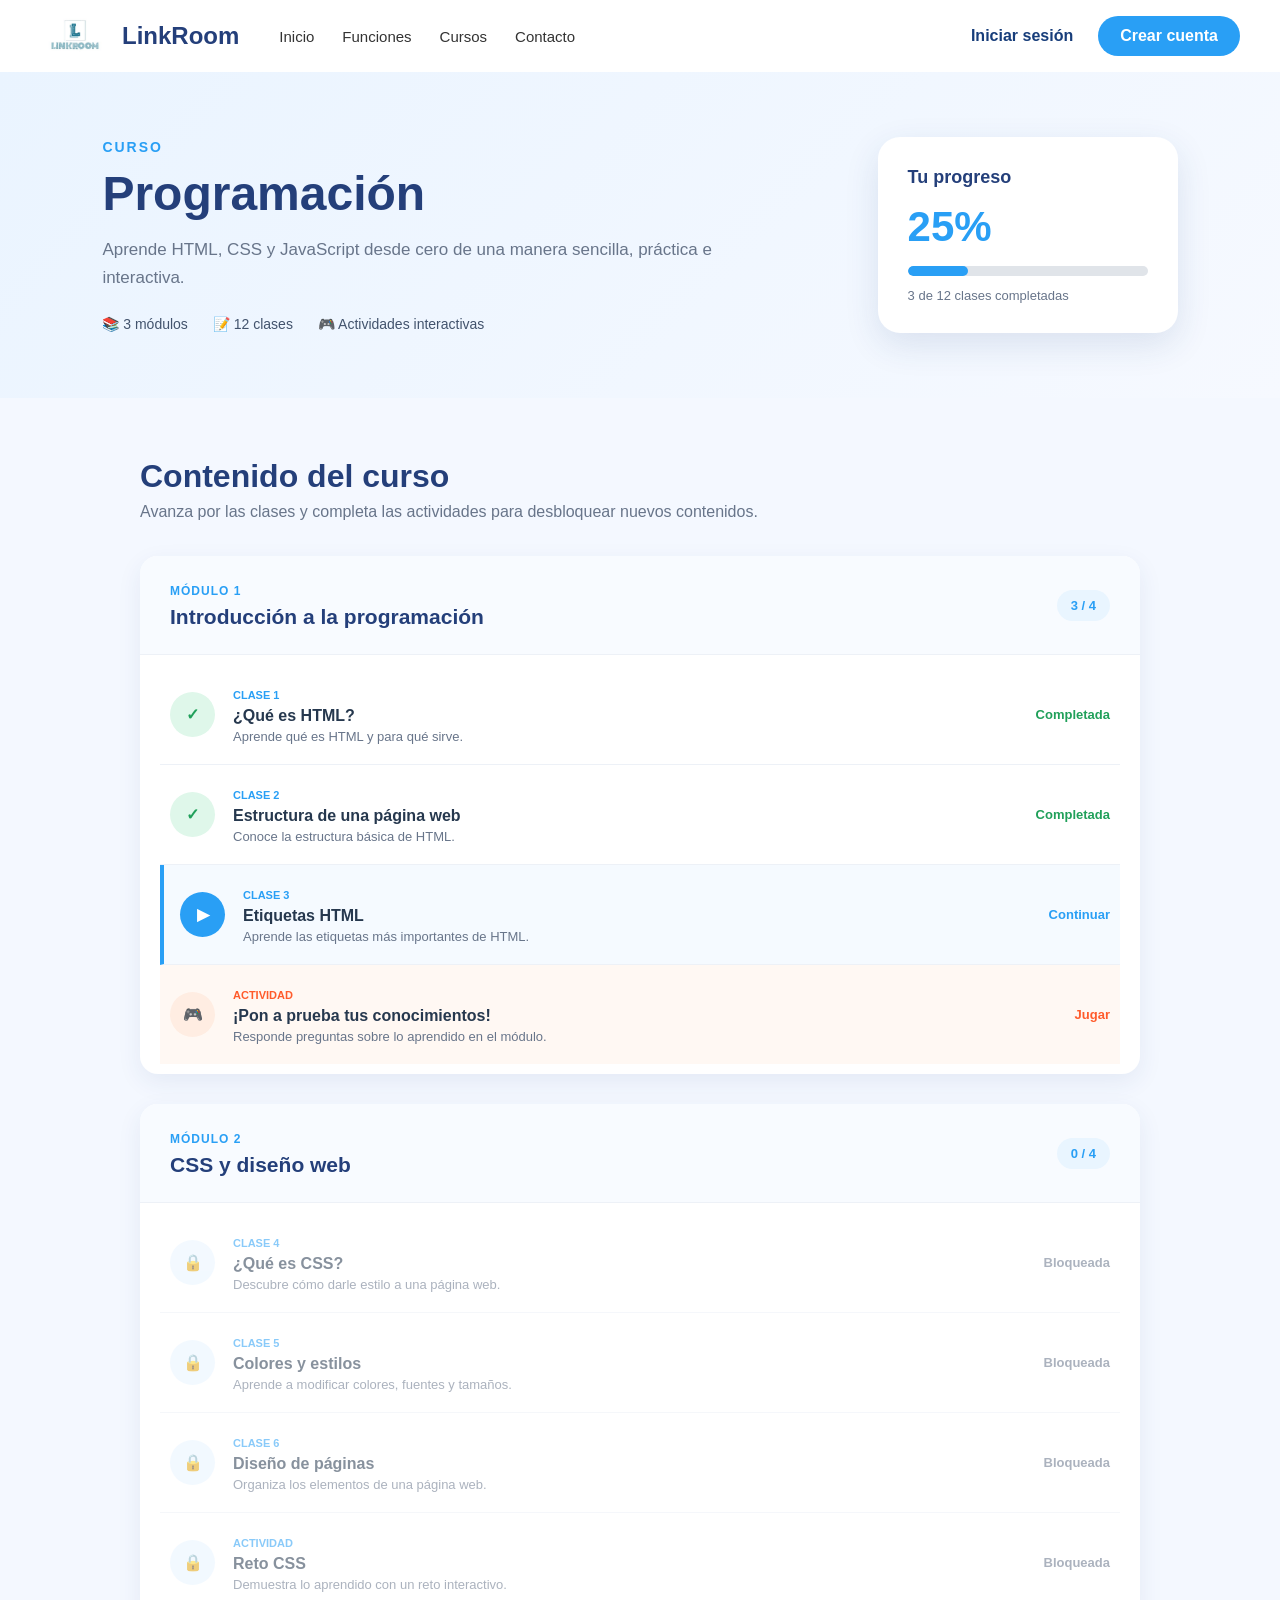
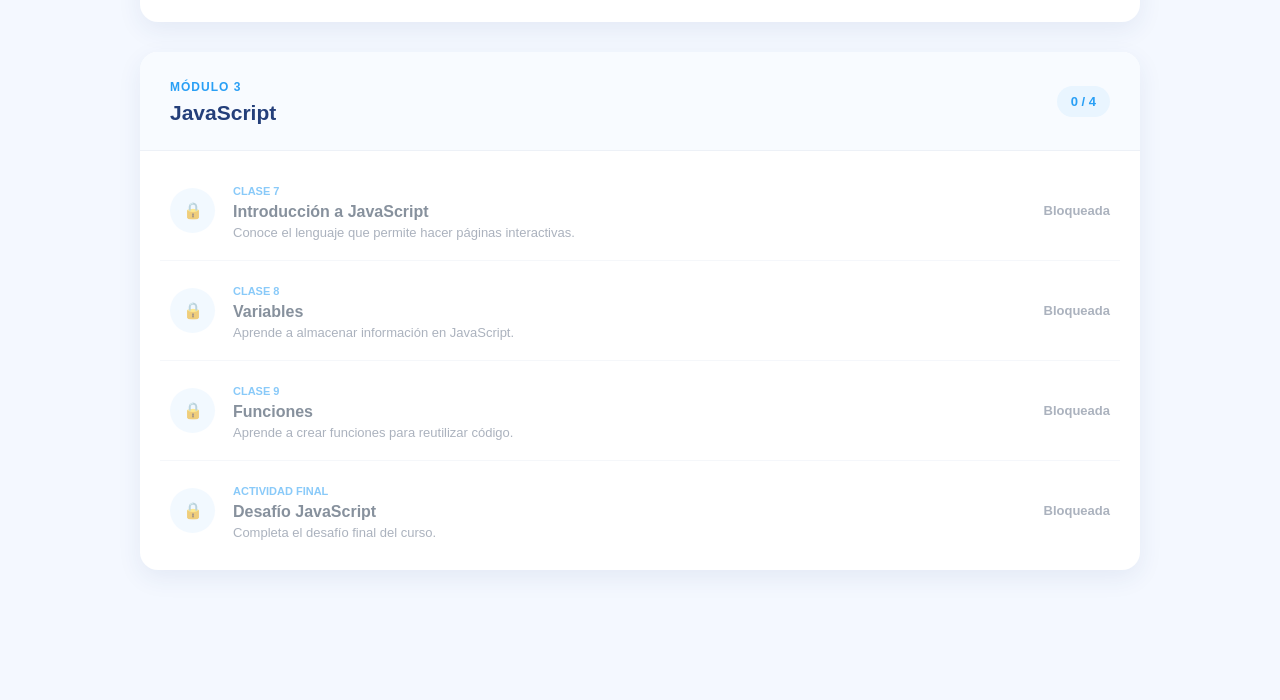
==== clase-programacion.html @ 8fa386e4 "Actualizacion de proyecto" ====
<!DOCTYPE html>
<html lang="es">

<head>
    <meta charset="UTF-8">
    <meta name="viewport" content="width=device-width, initial-scale=1.0">

    <title>Programación - LinkRoom</title>

    <link rel="stylesheet" href="clase-programacion.css">
</head>

<body>

    <!-- =========================
        BARRA DE NAVEGACIÓN
    ========================== -->

    <header class="navbar">

        <div class="logo-contenedor">

            <img src="LINKROOM.jpg"
                alt="Logo LinkRoom"
                class="logo-imagen">

            <span class="logo-texto">
                LinkRoom
            </span>

        </div>


        <nav class="menu">

            <a href="index.html">
                Inicio
            </a>

            <a href="#">
                Funciones
            </a>

            <a href="#">
                Cursos
            </a>

            <a href="#">
                Contacto
            </a>

        </nav>


        <div class="acciones">

            <a href="inicio-sesion.html"
            class="iniciar-sesion">
                Iniciar sesión
            </a>

            <a href="crear-cuenta.html"
            class="boton-crear">
                Crear cuenta
            </a>

        </div>

    </header>



    <!-- =========================
        ENCABEZADO DEL CURSO
    ========================== -->

    <main>

        <section class="curso-header">

            <div class="curso-info">

                <span class="etiqueta">
                    CURSO
                </span>

                <h1>
                    Programación
                </h1>

                <p>
                    Aprende HTML, CSS y JavaScript
                    desde cero de una manera sencilla,
                    práctica e interactiva.
                </p>

                <div class="datos-curso">

                    <span>
                        📚 3 módulos
                    </span>

                    <span>
                        📝 12 clases
                    </span>

                    <span>
                        🎮 Actividades interactivas
                    </span>

                </div>

            </div>


            <!-- Tarjeta de progreso -->

            <div class="progreso-card">

                <h2>
                    Tu progreso
                </h2>

                <div class="progreso-numero">
                    25%
                </div>

                <div class="barra">

                    <div class="barra-progreso"></div>

                </div>

                <p>
                    3 de 12 clases completadas
                </p>

            </div>

        </section>



        <!-- =========================
            CONTENIDO DEL CURSO
        ========================== -->

        <section class="contenido">

            <h2>
                Contenido del curso
            </h2>

            <p class="descripcion">
                Avanza por las clases y completa
                las actividades para desbloquear
                nuevos contenidos.
            </p>



            <!-- =========================
            MÓDULO 1
            ========================== -->

            <div class="modulo">

                <div class="modulo-header">

                    <div>

                        <span class="modulo-numero">
                            MÓDULO 1
                        </span>

                        <h3>
                            Introducción a la programación
                        </h3>

                    </div>

                    <span class="modulo-progreso">
                        3 / 4
                    </span>

                </div>


                <div class="clases">


                    <!-- CLASE COMPLETADA -->

                    <a href="clase-html.html"
                    class="clase completada">

                        <div class="icono-clase">
                            ✓
                        </div>

                        <div class="clase-info">

                            <span>
                                CLASE 1
                            </span>

                            <h4>
                                ¿Qué es HTML?
                            </h4>

                            <p>
                                Aprende qué es HTML
                                y para qué sirve.
                            </p>

                        </div>

                        <div class="estado">
                            Completada
                        </div>

                    </a>



                    <!-- CLASE COMPLETADA -->

                    <a href="#"
                class="clase completada">

                        <div class="icono-clase">
                            ✓
                        </div>

                        <div class="clase-info">

                            <span>
                                CLASE 2
                            </span>

                            <h4>
                                Estructura de una página web
                            </h4>

                            <p>
                                Conoce la estructura
                                básica de HTML.
                            </p>

                        </div>

                        <div class="estado">
                            Completada
                        </div>

                    </a>



                    <!-- CLASE ACTUAL -->

                    <a href="#"
                class="clase actual">

                        <div class="icono-clase">
                            ▶
                        </div>

                        <div class="clase-info">

                            <span>
                                CLASE 3
                            </span>

                            <h4>
                                Etiquetas HTML
                            </h4>

                            <p>
                                Aprende las etiquetas
                                más importantes de HTML.
                            </p>

                        </div>

                        <div class="estado">
                            Continuar
                        </div>

                    </a>



                    <!-- ACTIVIDAD -->

                    <a href="#"
                class="clase actividad">

                        <div class="icono-clase">
                            🎮
                        </div>

                        <div class="clase-info">

                            <span>
                                ACTIVIDAD
                            </span>

                            <h4>
                                ¡Pon a prueba tus conocimientos!
                            </h4>

                            <p>
                                Responde preguntas sobre
                                lo aprendido en el módulo.
                            </p>

                        </div>

                        <div class="estado">
                            Jugar
                        </div>

                    </a>

                </div>

            </div>



            <!-- =========================
            MÓDULO 2
            ========================== -->

            <div class="modulo">

                <div class="modulo-header">

                    <div>

                        <span class="modulo-numero">
                            MÓDULO 2
                        </span>

                        <h3>
                            CSS y diseño web
                        </h3>

                    </div>

                    <span class="modulo-progreso">
                        0 / 4
                    </span>

                </div>


                <div class="clases">

                    <div class="clase bloqueada">

                        <div class="icono-clase">
                            🔒
                        </div>

                        <div class="clase-info">

                            <span>
                                CLASE 4
                            </span>

                            <h4>
                                ¿Qué es CSS?
                            </h4>

                            <p>
                                Descubre cómo darle
                                estilo a una página web.
                            </p>

                        </div>

                        <div class="estado">
                            Bloqueada
                        </div>

                    </div>


                    <div class="clase bloqueada">

                        <div class="icono-clase">
                            🔒
                        </div>

                        <div class="clase-info">

                            <span>
                                CLASE 5
                            </span>

                            <h4>
                                Colores y estilos
                            </h4>

                            <p>
                                Aprende a modificar
                                colores, fuentes y tamaños.
                            </p>

                        </div>

                        <div class="estado">
                            Bloqueada
                        </div>

                    </div>


                    <div class="clase bloqueada">

                        <div class="icono-clase">
                            🔒
                        </div>

                        <div class="clase-info">

                            <span>
                                CLASE 6
                            </span>

                            <h4>
                                Diseño de páginas
                            </h4>

                            <p>
                                Organiza los elementos
                                de una página web.
                            </p>

                        </div>

                        <div class="estado">
                            Bloqueada
                        </div>

                    </div>


                    <div class="clase bloqueada">

                        <div class="icono-clase">
                            🔒
                        </div>

                        <div class="clase-info">

                            <span>
                                ACTIVIDAD
                            </span>

                            <h4>
                                Reto CSS
                            </h4>

                            <p>
                                Demuestra lo aprendido
                                con un reto interactivo.
                            </p>

                        </div>

                        <div class="estado">
                            Bloqueada
                        </div>

                    </div>

                </div>

            </div>



            <!-- =========================
            MÓDULO 3
            ========================== -->

            <div class="modulo">

                <div class="modulo-header">

                    <div>

                        <span class="modulo-numero">
                            MÓDULO 3
                        </span>

                        <h3>
                            JavaScript
                        </h3>

                    </div>

                    <span class="modulo-progreso">
                        0 / 4
                    </span>

                </div>


                <div class="clases">

                    <div class="clase bloqueada">

                        <div class="icono-clase">
                            🔒
                        </div>

                        <div class="clase-info">

                            <span>
                                CLASE 7
                            </span>

                            <h4>
                                Introducción a JavaScript
                            </h4>

                            <p>
                                Conoce el lenguaje que
                                permite hacer páginas interactivas.
                            </p>

                        </div>

                        <div class="estado">
                            Bloqueada
                        </div>

                    </div>


                    <div class="clase bloqueada">

                        <div class="icono-clase">
                            🔒
                        </div>

                        <div class="clase-info">

                            <span>
                                CLASE 8
                            </span>

                            <h4>
                                Variables
                            </h4>

                            <p>
                                Aprende a almacenar
                                información en JavaScript.
                            </p>

                        </div>

                        <div class="estado">
                            Bloqueada
                        </div>

                    </div>


                    <div class="clase bloqueada">

                        <div class="icono-clase">
                            🔒
                        </div>

                        <div class="clase-info">

                            <span>
                                CLASE 9
                            </span>

                            <h4>
                                Funciones
                            </h4>

                            <p>
                                Aprende a crear funciones
                                para reutilizar código.
                            </p>

                        </div>

                        <div class="estado">
                            Bloqueada
                        </div>

                    </div>


                    <div class="clase bloqueada">

                        <div class="icono-clase">
                            🔒
                        </div>

                        <div class="clase-info">

                            <span>
                                ACTIVIDAD FINAL
                            </span>

                            <h4>
                                Desafío JavaScript
                            </h4>

                            <p>
                                Completa el desafío
                                final del curso.
                            </p>

                        </div>

                        <div class="estado">
                            Bloqueada
                        </div>

                    </div>

                </div>

            </div>

        </section>

    </main>



    <!-- =========================
JAVASCRIPT
    ========================== -->

    <script src="programacion.js"></script>

</body>
</html>
---- clase-programacion.css ----
* {
    margin: 0;
    padding: 0;
    box-sizing: border-box;
}

body {
    font-family: Arial, Helvetica, sans-serif;
    background: #f4f8ff;
    color: #243f7a;
}


/* =========================
   NAVBAR
========================= */

.navbar {
    height: 72px;
    background: white;

    display: flex;
    align-items: center;

    padding: 0 40px;

    box-shadow: 0 2px 10px rgba(0, 0, 0, 0.08);
}


.logo-contenedor {
    display: flex;
    align-items: center;
    gap: 12px;
}

.logo-imagen {
    width: 70px;
    height: 60px;
    object-fit: contain;
}

.logo-texto {
    font-size: 24px;
    font-weight: bold;
    color: #243f7a;
}


.menu {
    display: flex;
    gap: 28px;
    margin-left: 40px;
}

.menu a {
    text-decoration: none;
    color: #333;
    font-size: 15px;
}

.menu a:hover {
    color: #299ff5;
}


.acciones {
    margin-left: auto;

    display: flex;
    align-items: center;

    gap: 25px;
}

.iniciar-sesion {
    text-decoration: none;
    color: #173d7a;
    font-weight: 600;
}

.boton-crear {
    text-decoration: none;

    color: white;
    background: #299ff5;

    padding: 11px 22px;

    border-radius: 25px;

    font-weight: 600;
}


/* =========================
   ENCABEZADO DEL CURSO
========================= */

.curso-header {
    background: linear-gradient(
        135deg,
        #eaf4ff,
        #f6f9ff
    );

    padding: 65px 8%;

    display: flex;
    justify-content: space-between;
    align-items: center;

    gap: 50px;
}


.curso-info {
    max-width: 650px;
}


.etiqueta {
    color: #299ff5;

    font-size: 14px;
    font-weight: bold;

    letter-spacing: 2px;
}


.curso-info h1 {
    font-size: 48px;

    margin: 10px 0 15px;

    color: #243f7a;
}


.curso-info p {
    color: #68758a;

    font-size: 17px;

    line-height: 1.6;
}


.datos-curso {
    display: flex;

    flex-wrap: wrap;

    gap: 25px;

    margin-top: 25px;

    color: #42536d;

    font-size: 14px;
}


/* =========================
   PROGRESO
========================= */

.progreso-card {
    background: white;

    width: 300px;

    padding: 30px;

    border-radius: 22px;

    box-shadow: 0 12px 35px rgba(
        35,
        63,
        122,
        0.12
    );
}


.progreso-card h2 {
    font-size: 18px;

    margin-bottom: 15px;
}


.progreso-numero {
    font-size: 42px;

    font-weight: bold;

    color: #299ff5;

    margin-bottom: 15px;
}


.barra {
    height: 10px;

    background: #e0e4e9;

    border-radius: 10px;

    overflow: hidden;
}


.barra-progreso {
    width: 25%;

    height: 100%;

    background: #299ff5;

    border-radius: 10px;
}


.progreso-card p {
    margin-top: 12px;

    color: #68758a;

    font-size: 13px;
}


/* =========================
   CONTENIDO
========================= */

.contenido {
    max-width: 1050px;

    margin: auto;

    padding: 60px 25px 100px;
}


.contenido > h2 {
    font-size: 32px;

    color: #243f7a;

    margin-bottom: 8px;
}


.descripcion {
    color: #68758a;

    margin-bottom: 35px;
}


/* =========================
   MÓDULOS
========================= */

.modulo {
    background: white;

    border-radius: 18px;

    margin-bottom: 30px;

    overflow: hidden;

    box-shadow: 0 8px 25px rgba(
        35,
        63,
        122,
        0.08
    );
}


.modulo-header {
    padding: 25px 30px;

    background: #f8fbff;

    display: flex;

    justify-content: space-between;

    align-items: center;

    border-bottom: 1px solid #edf1f7;
}


.modulo-numero {
    color: #299ff5;

    font-size: 12px;

    font-weight: bold;

    letter-spacing: 1px;
}


.modulo-header h3 {
    margin-top: 6px;

    font-size: 21px;

    color: #243f7a;
}


.modulo-progreso {
    background: #e9f5ff;

    color: #299ff5;

    padding: 8px 14px;

    border-radius: 20px;

    font-size: 13px;

    font-weight: bold;
}


/* =========================
   CLASES
========================= */

.clases {
    padding: 10px 20px;
}


.clase {
    display: flex;

    align-items: center;

    gap: 18px;

    padding: 20px 10px;

    border-bottom: 1px solid #edf1f7;

    text-decoration: none;

    color: inherit;

    transition: 0.2s;
}


.clase:last-child {
    border-bottom: none;
}


.clase:hover {
    background: #f8fbff;

    transform: translateX(4px);
}


/* Icono */

.icono-clase {
    width: 45px;
    height: 45px;

    min-width: 45px;

    border-radius: 50%;

    display: flex;

    justify-content: center;

    align-items: center;

    font-weight: bold;

    background: #e9f5ff;

    color: #299ff5;
}


/* Información */

.clase-info {
    flex: 1;
}


.clase-info span {
    font-size: 11px;

    color: #299ff5;

    font-weight: bold;
}


.clase-info h4 {
    color: #26384e;

    font-size: 16px;

    margin: 4px 0;
}


.clase-info p {
    color: #68758a;

    font-size: 13px;
}


/* Estado */

.estado {
    font-size: 13px;

    font-weight: 600;

    color: #68758a;
}


/* =========================
   COMPLETADA
========================= */

.completada .icono-clase {
    background: #dff7ea;

    color: #20a05a;
}


.completada .estado {
    color: #20a05a;
}


/* =========================
   CLASE ACTUAL
========================= */

.actual {
    border-left: 4px solid #299ff5;

    padding-left: 16px;

    background: #f5faff;
}


.actual .icono-clase {
    background: #299ff5;

    color: white;
}


.actual .estado {
    color: #299ff5;
}


/* =========================
   ACTIVIDADES
========================= */

.actividad {
    background: #fff8f3;
}


.actividad .icono-clase {
    background: #ffede2;

    color: #ff5b2b;
}


.actividad .clase-info span {
    color: #ff5b2b;
}


.actividad .estado {
    color: #ff5b2b;
}


/* =========================
   BLOQUEADAS
========================= */

.bloqueada {
    opacity: 0.55;

    cursor: not-allowed;
}


.bloqueada:hover {
    transform: none;

    background: white;
}


/* =========================
RESPONSIVE
========================= */

@media (max-width: 800px) {

    .menu {
        display: none;
    }

    .curso-header {
        flex-direction: column;

        align-items: flex-start;

        padding: 45px 25px;
    }

    .progreso-card {
        width: 100%;
    }

    .curso-info h1 {
        font-size: 38px;
    }

    .clase {
        align-items: flex-start;
    }

    .estado {
        display: none;
    }

}
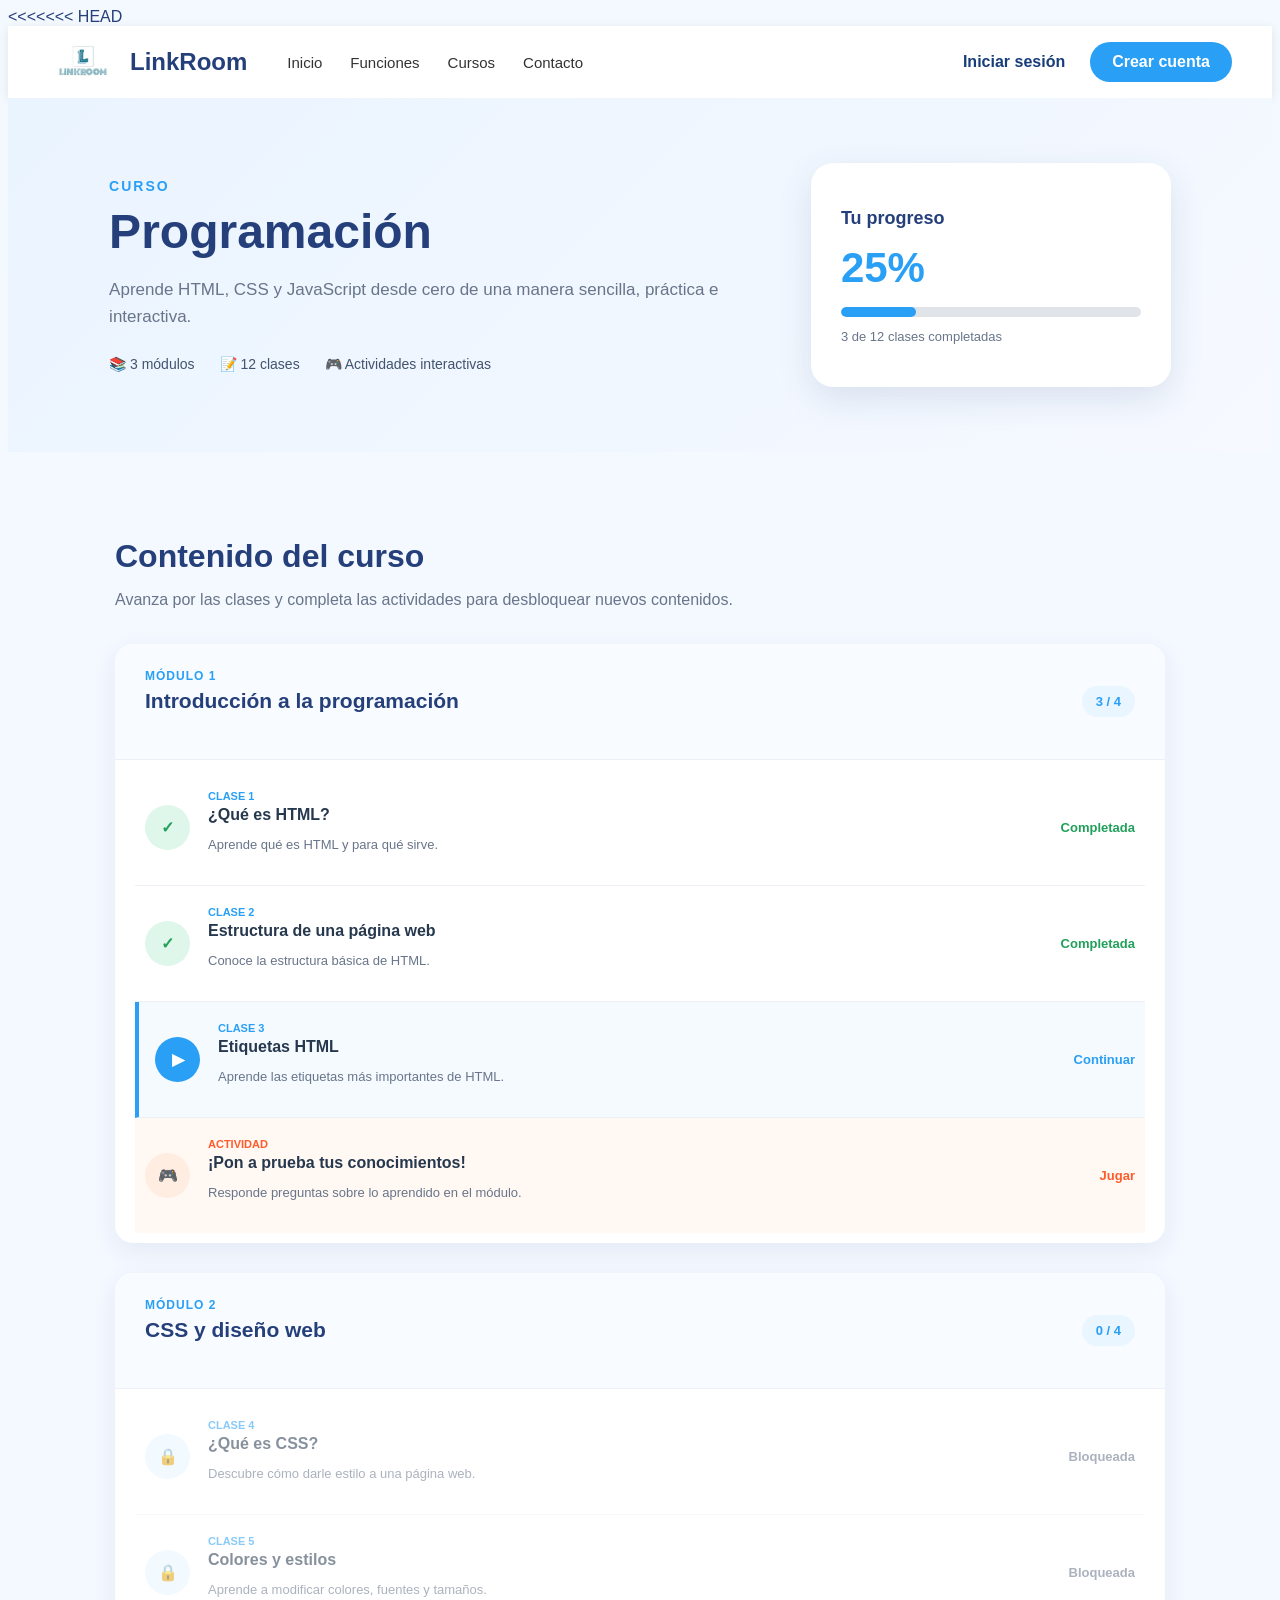
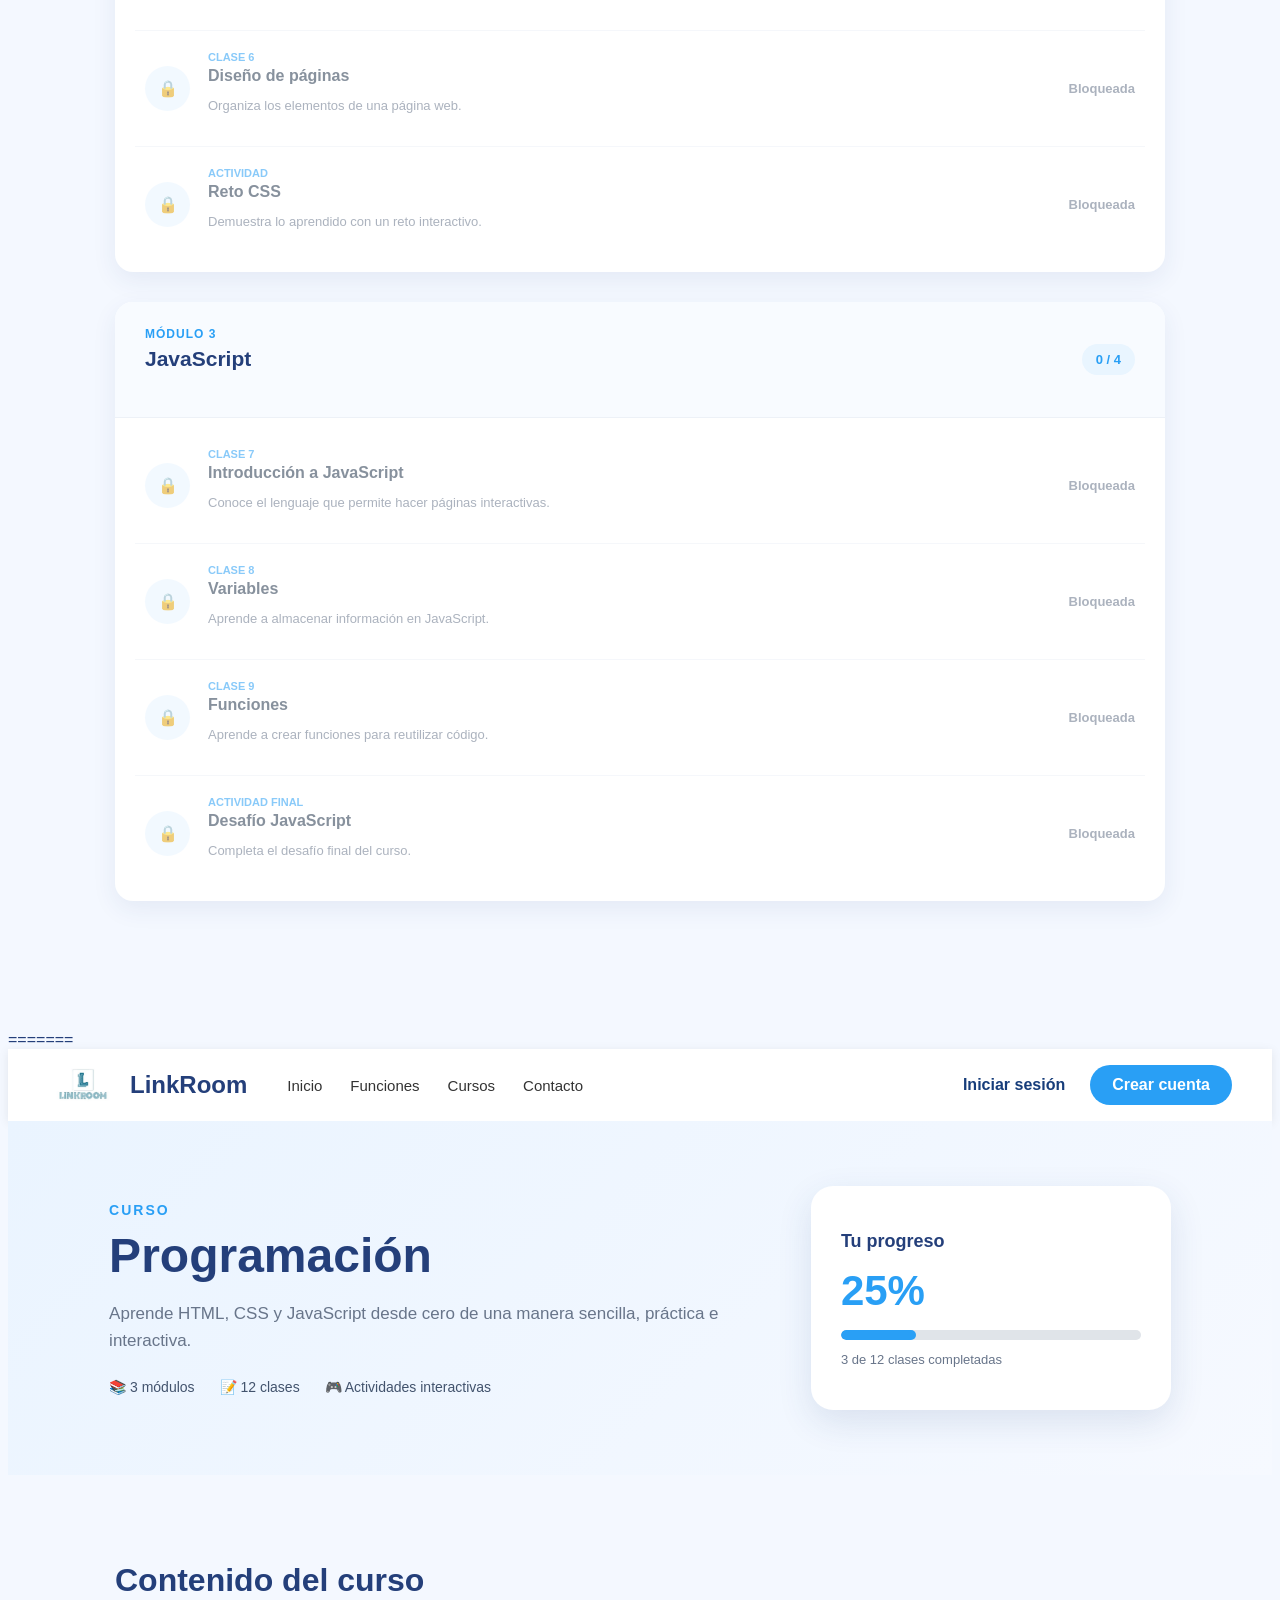
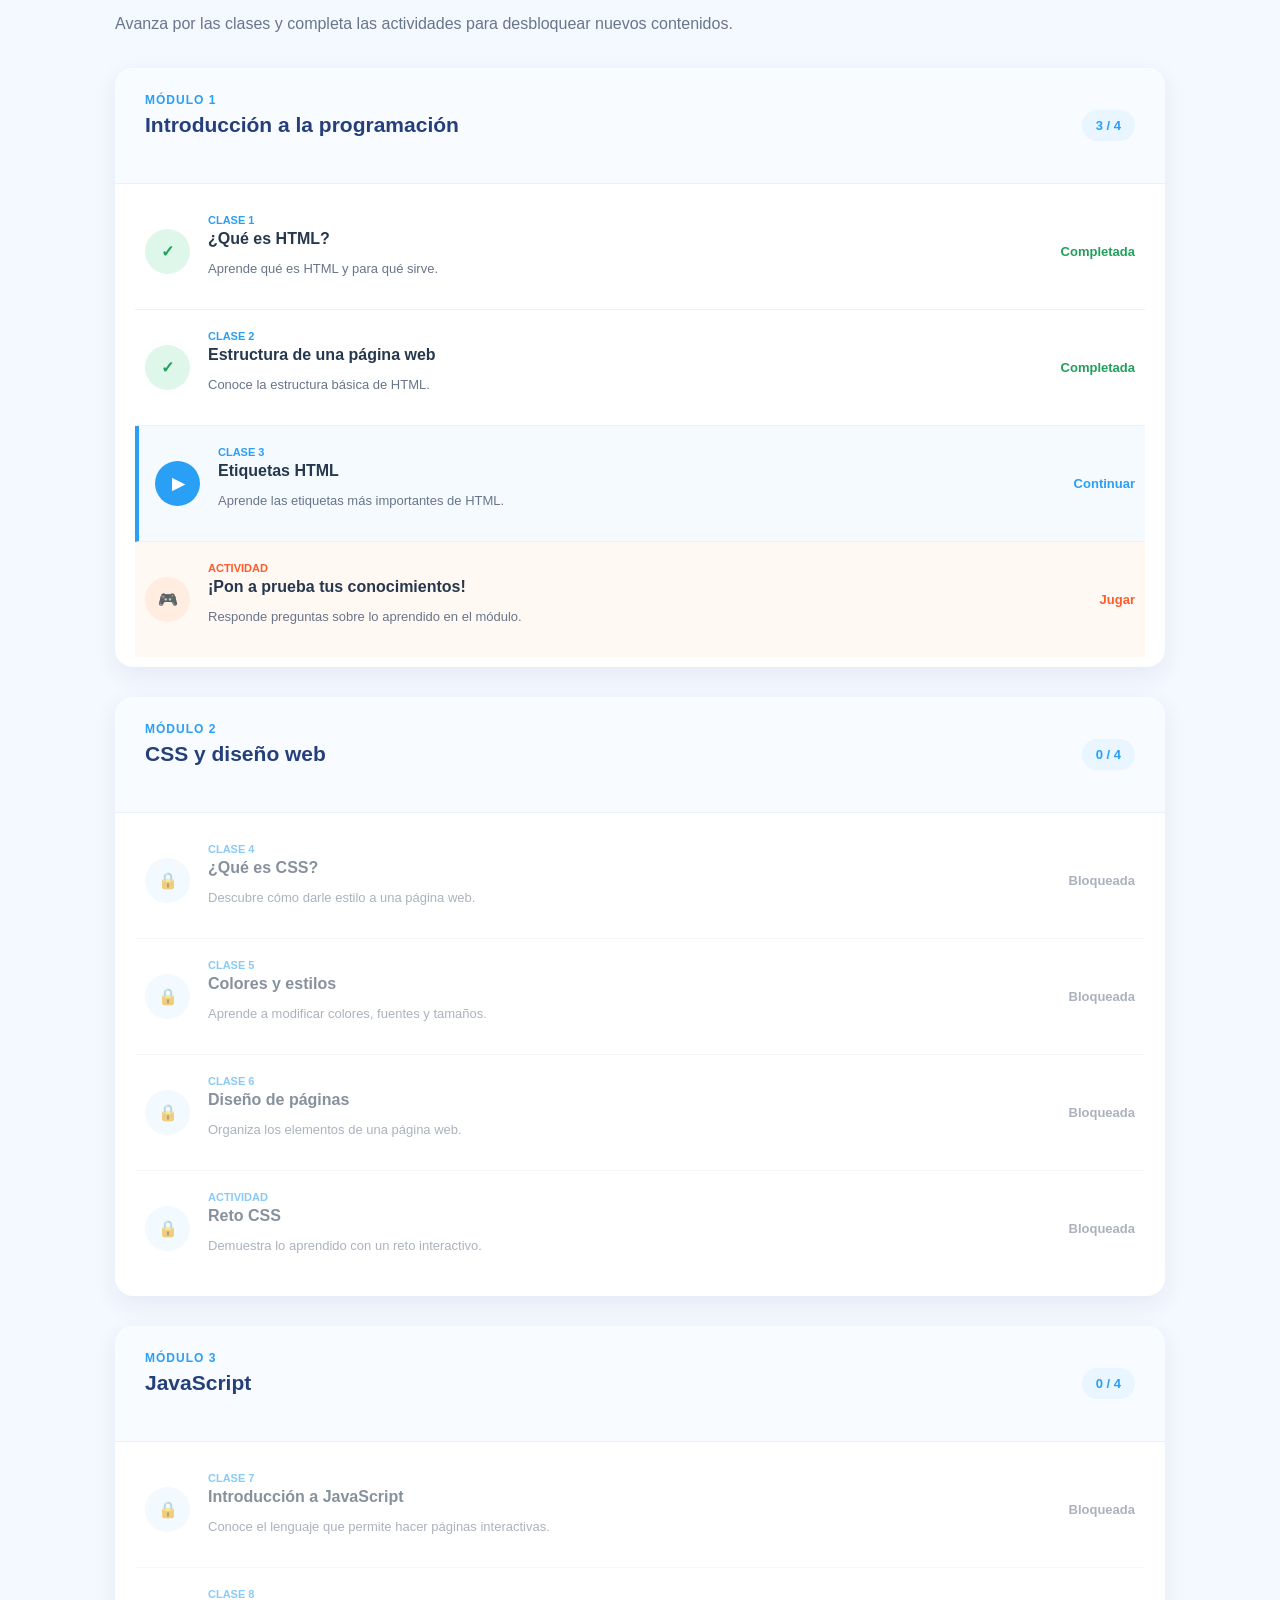
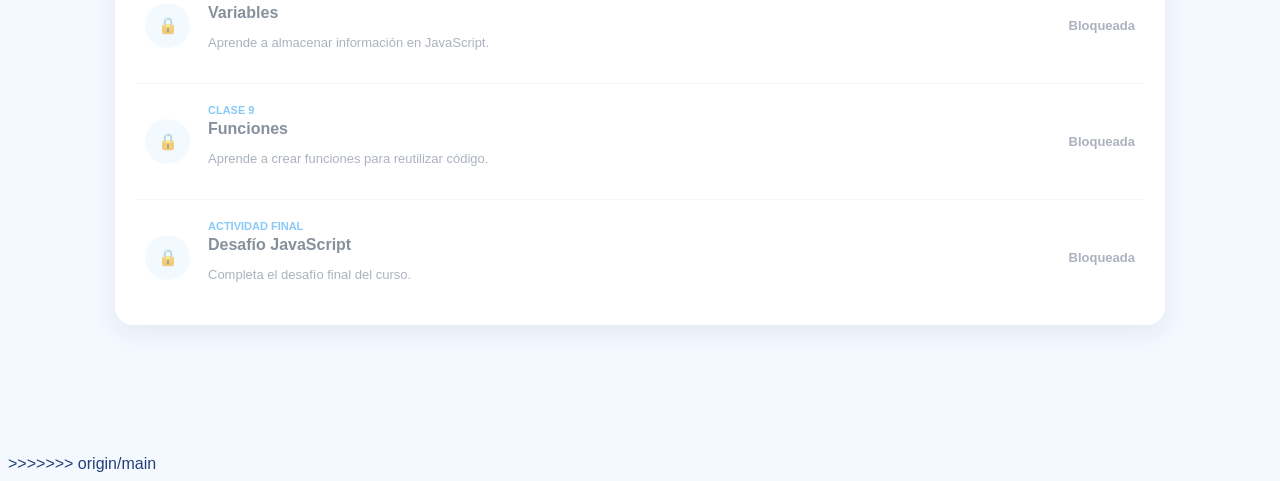
==== commit 4f442d4c: "Agrego README, HTML y CSS del proyecto Linkroom" ====
--- a/clase-programacion.html
+++ b/clase-programacion.html
@@ -1,3 +1,4 @@
+<<<<<<< HEAD
 <!DOCTYPE html>
 <html lang="es">
 
@@ -648,4 +649,656 @@
     <script src="programacion.js"></script>
 
 </body>
+=======
+<!DOCTYPE html>
+<html lang="es">
+
+<head>
+    <meta charset="UTF-8">
+    <meta name="viewport" content="width=device-width, initial-scale=1.0">
+
+    <title>Programación - LinkRoom</title>
+
+    <link rel="stylesheet" href="clase-programacion.css">
+</head>
+
+<body>
+
+    <!-- =========================
+        BARRA DE NAVEGACIÓN
+    ========================== -->
+
+    <header class="navbar">
+
+        <div class="logo-contenedor">
+
+            <img src="LINKROOM.jpg"
+                alt="Logo LinkRoom"
+                class="logo-imagen">
+
+            <span class="logo-texto">
+                LinkRoom
+            </span>
+
+        </div>
+
+
+        <nav class="menu">
+
+            <a href="index.html">
+                Inicio
+            </a>
+
+            <a href="#">
+                Funciones
+            </a>
+
+            <a href="#">
+                Cursos
+            </a>
+
+            <a href="#">
+                Contacto
+            </a>
+
+        </nav>
+
+
+        <div class="acciones">
+
+            <a href="inicio-sesion.html"
+            class="iniciar-sesion">
+                Iniciar sesión
+            </a>
+
+            <a href="crear-cuenta.html"
+            class="boton-crear">
+                Crear cuenta
+            </a>
+
+        </div>
+
+    </header>
+
+
+
+    <!-- =========================
+        ENCABEZADO DEL CURSO
+    ========================== -->
+
+    <main>
+
+        <section class="curso-header">
+
+            <div class="curso-info">
+
+                <span class="etiqueta">
+                    CURSO
+                </span>
+
+                <h1>
+                    Programación
+                </h1>
+
+                <p>
+                    Aprende HTML, CSS y JavaScript
+                    desde cero de una manera sencilla,
+                    práctica e interactiva.
+                </p>
+
+                <div class="datos-curso">
+
+                    <span>
+                        📚 3 módulos
+                    </span>
+
+                    <span>
+                        📝 12 clases
+                    </span>
+
+                    <span>
+                        🎮 Actividades interactivas
+                    </span>
+
+                </div>
+
+            </div>
+
+
+            <!-- Tarjeta de progreso -->
+
+            <div class="progreso-card">
+
+                <h2>
+                    Tu progreso
+                </h2>
+
+                <div class="progreso-numero">
+                    25%
+                </div>
+
+                <div class="barra">
+
+                    <div class="barra-progreso"></div>
+
+                </div>
+
+                <p>
+                    3 de 12 clases completadas
+                </p>
+
+            </div>
+
+        </section>
+
+
+
+        <!-- =========================
+            CONTENIDO DEL CURSO
+        ========================== -->
+
+        <section class="contenido">
+
+            <h2>
+                Contenido del curso
+            </h2>
+
+            <p class="descripcion">
+                Avanza por las clases y completa
+                las actividades para desbloquear
+                nuevos contenidos.
+            </p>
+
+
+
+            <!-- =========================
+            MÓDULO 1
+            ========================== -->
+
+            <div class="modulo">
+
+                <div class="modulo-header">
+
+                    <div>
+
+                        <span class="modulo-numero">
+                            MÓDULO 1
+                        </span>
+
+                        <h3>
+                            Introducción a la programación
+                        </h3>
+
+                    </div>
+
+                    <span class="modulo-progreso">
+                        3 / 4
+                    </span>
+
+                </div>
+
+
+                <div class="clases">
+
+
+                    <!-- CLASE COMPLETADA -->
+
+                    <a href="clase-html.html"
+                    class="clase completada">
+
+                        <div class="icono-clase">
+                            ✓
+                        </div>
+
+                        <div class="clase-info">
+
+                            <span>
+                                CLASE 1
+                            </span>
+
+                            <h4>
+                                ¿Qué es HTML?
+                            </h4>
+
+                            <p>
+                                Aprende qué es HTML
+                                y para qué sirve.
+                            </p>
+
+                        </div>
+
+                        <div class="estado">
+                            Completada
+                        </div>
+
+                    </a>
+
+
+
+                    <!-- CLASE COMPLETADA -->
+
+                    <a href="#"
+                class="clase completada">
+
+                        <div class="icono-clase">
+                            ✓
+                        </div>
+
+                        <div class="clase-info">
+
+                            <span>
+                                CLASE 2
+                            </span>
+
+                            <h4>
+                                Estructura de una página web
+                            </h4>
+
+                            <p>
+                                Conoce la estructura
+                                básica de HTML.
+                            </p>
+
+                        </div>
+
+                        <div class="estado">
+                            Completada
+                        </div>
+
+                    </a>
+
+
+
+                    <!-- CLASE ACTUAL -->
+
+                    <a href="#"
+                class="clase actual">
+
+                        <div class="icono-clase">
+                            ▶
+                        </div>
+
+                        <div class="clase-info">
+
+                            <span>
+                                CLASE 3
+                            </span>
+
+                            <h4>
+                                Etiquetas HTML
+                            </h4>
+
+                            <p>
+                                Aprende las etiquetas
+                                más importantes de HTML.
+                            </p>
+
+                        </div>
+
+                        <div class="estado">
+                            Continuar
+                        </div>
+
+                    </a>
+
+
+
+                    <!-- ACTIVIDAD -->
+
+                    <a href="#"
+                class="clase actividad">
+
+                        <div class="icono-clase">
+                            🎮
+                        </div>
+
+                        <div class="clase-info">
+
+                            <span>
+                                ACTIVIDAD
+                            </span>
+
+                            <h4>
+                                ¡Pon a prueba tus conocimientos!
+                            </h4>
+
+                            <p>
+                                Responde preguntas sobre
+                                lo aprendido en el módulo.
+                            </p>
+
+                        </div>
+
+                        <div class="estado">
+                            Jugar
+                        </div>
+
+                    </a>
+
+                </div>
+
+            </div>
+
+
+
+            <!-- =========================
+            MÓDULO 2
+            ========================== -->
+
+            <div class="modulo">
+
+                <div class="modulo-header">
+
+                    <div>
+
+                        <span class="modulo-numero">
+                            MÓDULO 2
+                        </span>
+
+                        <h3>
+                            CSS y diseño web
+                        </h3>
+
+                    </div>
+
+                    <span class="modulo-progreso">
+                        0 / 4
+                    </span>
+
+                </div>
+
+
+                <div class="clases">
+
+                    <div class="clase bloqueada">
+
+                        <div class="icono-clase">
+                            🔒
+                        </div>
+
+                        <div class="clase-info">
+
+                            <span>
+                                CLASE 4
+                            </span>
+
+                            <h4>
+                                ¿Qué es CSS?
+                            </h4>
+
+                            <p>
+                                Descubre cómo darle
+                                estilo a una página web.
+                            </p>
+
+                        </div>
+
+                        <div class="estado">
+                            Bloqueada
+                        </div>
+
+                    </div>
+
+
+                    <div class="clase bloqueada">
+
+                        <div class="icono-clase">
+                            🔒
+                        </div>
+
+                        <div class="clase-info">
+
+                            <span>
+                                CLASE 5
+                            </span>
+
+                            <h4>
+                                Colores y estilos
+                            </h4>
+
+                            <p>
+                                Aprende a modificar
+                                colores, fuentes y tamaños.
+                            </p>
+
+                        </div>
+
+                        <div class="estado">
+                            Bloqueada
+                        </div>
+
+                    </div>
+
+
+                    <div class="clase bloqueada">
+
+                        <div class="icono-clase">
+                            🔒
+                        </div>
+
+                        <div class="clase-info">
+
+                            <span>
+                                CLASE 6
+                            </span>
+
+                            <h4>
+                                Diseño de páginas
+                            </h4>
+
+                            <p>
+                                Organiza los elementos
+                                de una página web.
+                            </p>
+
+                        </div>
+
+                        <div class="estado">
+                            Bloqueada
+                        </div>
+
+                    </div>
+
+
+                    <div class="clase bloqueada">
+
+                        <div class="icono-clase">
+                            🔒
+                        </div>
+
+                        <div class="clase-info">
+
+                            <span>
+                                ACTIVIDAD
+                            </span>
+
+                            <h4>
+                                Reto CSS
+                            </h4>
+
+                            <p>
+                                Demuestra lo aprendido
+                                con un reto interactivo.
+                            </p>
+
+                        </div>
+
+                        <div class="estado">
+                            Bloqueada
+                        </div>
+
+                    </div>
+
+                </div>
+
+            </div>
+
+
+
+            <!-- =========================
+            MÓDULO 3
+            ========================== -->
+
+            <div class="modulo">
+
+                <div class="modulo-header">
+
+                    <div>
+
+                        <span class="modulo-numero">
+                            MÓDULO 3
+                        </span>
+
+                        <h3>
+                            JavaScript
+                        </h3>
+
+                    </div>
+
+                    <span class="modulo-progreso">
+                        0 / 4
+                    </span>
+
+                </div>
+
+
+                <div class="clases">
+
+                    <div class="clase bloqueada">
+
+                        <div class="icono-clase">
+                            🔒
+                        </div>
+
+                        <div class="clase-info">
+
+                            <span>
+                                CLASE 7
+                            </span>
+
+                            <h4>
+                                Introducción a JavaScript
+                            </h4>
+
+                            <p>
+                                Conoce el lenguaje que
+                                permite hacer páginas interactivas.
+                            </p>
+
+                        </div>
+
+                        <div class="estado">
+                            Bloqueada
+                        </div>
+
+                    </div>
+
+
+                    <div class="clase bloqueada">
+
+                        <div class="icono-clase">
+                            🔒
+                        </div>
+
+                        <div class="clase-info">
+
+                            <span>
+                                CLASE 8
+                            </span>
+
+                            <h4>
+                                Variables
+                            </h4>
+
+                            <p>
+                                Aprende a almacenar
+                                información en JavaScript.
+                            </p>
+
+                        </div>
+
+                        <div class="estado">
+                            Bloqueada
+                        </div>
+
+                    </div>
+
+
+                    <div class="clase bloqueada">
+
+                        <div class="icono-clase">
+                            🔒
+                        </div>
+
+                        <div class="clase-info">
+
+                            <span>
+                                CLASE 9
+                            </span>
+
+                            <h4>
+                                Funciones
+                            </h4>
+
+                            <p>
+                                Aprende a crear funciones
+                                para reutilizar código.
+                            </p>
+
+                        </div>
+
+                        <div class="estado">
+                            Bloqueada
+                        </div>
+
+                    </div>
+
+
+                    <div class="clase bloqueada">
+
+                        <div class="icono-clase">
+                            🔒
+                        </div>
+
+                        <div class="clase-info">
+
+                            <span>
+                                ACTIVIDAD FINAL
+                            </span>
+
+                            <h4>
+                                Desafío JavaScript
+                            </h4>
+
+                            <p>
+                                Completa el desafío
+                                final del curso.
+                            </p>
+
+                        </div>
+
+                        <div class="estado">
+                            Bloqueada
+                        </div>
+
+                    </div>
+
+                </div>
+
+            </div>
+
+        </section>
+
+    </main>
+
+
+
+    <!-- =========================
+JAVASCRIPT
+    ========================== -->
+
+    <script src="programacion.js"></script>
+
+</body>
+>>>>>>> origin/main
 </html>
--- a/clase-programacion.css
+++ b/clase-programacion.css
@@ -1,3 +1,4 @@
+<<<<<<< HEAD
 * {
     margin: 0;
     padding: 0;
@@ -560,4 +561,568 @@
         display: none;
     }
 
+=======
+* {
+    margin: 0;
+    padding: 0;
+    box-sizing: border-box;
+}
+
+body {
+    font-family: Arial, Helvetica, sans-serif;
+    background: #f4f8ff;
+    color: #243f7a;
+}
+
+
+/* =========================
+   NAVBAR
+========================= */
+
+.navbar {
+    height: 72px;
+    background: white;
+
+    display: flex;
+    align-items: center;
+
+    padding: 0 40px;
+
+    box-shadow: 0 2px 10px rgba(0, 0, 0, 0.08);
+}
+
+
+.logo-contenedor {
+    display: flex;
+    align-items: center;
+    gap: 12px;
+}
+
+.logo-imagen {
+    width: 70px;
+    height: 60px;
+    object-fit: contain;
+}
+
+.logo-texto {
+    font-size: 24px;
+    font-weight: bold;
+    color: #243f7a;
+}
+
+
+.menu {
+    display: flex;
+    gap: 28px;
+    margin-left: 40px;
+}
+
+.menu a {
+    text-decoration: none;
+    color: #333;
+    font-size: 15px;
+}
+
+.menu a:hover {
+    color: #299ff5;
+}
+
+
+.acciones {
+    margin-left: auto;
+
+    display: flex;
+    align-items: center;
+
+    gap: 25px;
+}
+
+.iniciar-sesion {
+    text-decoration: none;
+    color: #173d7a;
+    font-weight: 600;
+}
+
+.boton-crear {
+    text-decoration: none;
+
+    color: white;
+    background: #299ff5;
+
+    padding: 11px 22px;
+
+    border-radius: 25px;
+
+    font-weight: 600;
+}
+
+
+/* =========================
+   ENCABEZADO DEL CURSO
+========================= */
+
+.curso-header {
+    background: linear-gradient(
+        135deg,
+        #eaf4ff,
+        #f6f9ff
+    );
+
+    padding: 65px 8%;
+
+    display: flex;
+    justify-content: space-between;
+    align-items: center;
+
+    gap: 50px;
+}
+
+
+.curso-info {
+    max-width: 650px;
+}
+
+
+.etiqueta {
+    color: #299ff5;
+
+    font-size: 14px;
+    font-weight: bold;
+
+    letter-spacing: 2px;
+}
+
+
+.curso-info h1 {
+    font-size: 48px;
+
+    margin: 10px 0 15px;
+
+    color: #243f7a;
+}
+
+
+.curso-info p {
+    color: #68758a;
+
+    font-size: 17px;
+
+    line-height: 1.6;
+}
+
+
+.datos-curso {
+    display: flex;
+
+    flex-wrap: wrap;
+
+    gap: 25px;
+
+    margin-top: 25px;
+
+    color: #42536d;
+
+    font-size: 14px;
+}
+
+
+/* =========================
+   PROGRESO
+========================= */
+
+.progreso-card {
+    background: white;
+
+    width: 300px;
+
+    padding: 30px;
+
+    border-radius: 22px;
+
+    box-shadow: 0 12px 35px rgba(
+        35,
+        63,
+        122,
+        0.12
+    );
+}
+
+
+.progreso-card h2 {
+    font-size: 18px;
+
+    margin-bottom: 15px;
+}
+
+
+.progreso-numero {
+    font-size: 42px;
+
+    font-weight: bold;
+
+    color: #299ff5;
+
+    margin-bottom: 15px;
+}
+
+
+.barra {
+    height: 10px;
+
+    background: #e0e4e9;
+
+    border-radius: 10px;
+
+    overflow: hidden;
+}
+
+
+.barra-progreso {
+    width: 25%;
+
+    height: 100%;
+
+    background: #299ff5;
+
+    border-radius: 10px;
+}
+
+
+.progreso-card p {
+    margin-top: 12px;
+
+    color: #68758a;
+
+    font-size: 13px;
+}
+
+
+/* =========================
+   CONTENIDO
+========================= */
+
+.contenido {
+    max-width: 1050px;
+
+    margin: auto;
+
+    padding: 60px 25px 100px;
+}
+
+
+.contenido > h2 {
+    font-size: 32px;
+
+    color: #243f7a;
+
+    margin-bottom: 8px;
+}
+
+
+.descripcion {
+    color: #68758a;
+
+    margin-bottom: 35px;
+}
+
+
+/* =========================
+   MÓDULOS
+========================= */
+
+.modulo {
+    background: white;
+
+    border-radius: 18px;
+
+    margin-bottom: 30px;
+
+    overflow: hidden;
+
+    box-shadow: 0 8px 25px rgba(
+        35,
+        63,
+        122,
+        0.08
+    );
+}
+
+
+.modulo-header {
+    padding: 25px 30px;
+
+    background: #f8fbff;
+
+    display: flex;
+
+    justify-content: space-between;
+
+    align-items: center;
+
+    border-bottom: 1px solid #edf1f7;
+}
+
+
+.modulo-numero {
+    color: #299ff5;
+
+    font-size: 12px;
+
+    font-weight: bold;
+
+    letter-spacing: 1px;
+}
+
+
+.modulo-header h3 {
+    margin-top: 6px;
+
+    font-size: 21px;
+
+    color: #243f7a;
+}
+
+
+.modulo-progreso {
+    background: #e9f5ff;
+
+    color: #299ff5;
+
+    padding: 8px 14px;
+
+    border-radius: 20px;
+
+    font-size: 13px;
+
+    font-weight: bold;
+}
+
+
+/* =========================
+   CLASES
+========================= */
+
+.clases {
+    padding: 10px 20px;
+}
+
+
+.clase {
+    display: flex;
+
+    align-items: center;
+
+    gap: 18px;
+
+    padding: 20px 10px;
+
+    border-bottom: 1px solid #edf1f7;
+
+    text-decoration: none;
+
+    color: inherit;
+
+    transition: 0.2s;
+}
+
+
+.clase:last-child {
+    border-bottom: none;
+}
+
+
+.clase:hover {
+    background: #f8fbff;
+
+    transform: translateX(4px);
+}
+
+
+/* Icono */
+
+.icono-clase {
+    width: 45px;
+    height: 45px;
+
+    min-width: 45px;
+
+    border-radius: 50%;
+
+    display: flex;
+
+    justify-content: center;
+
+    align-items: center;
+
+    font-weight: bold;
+
+    background: #e9f5ff;
+
+    color: #299ff5;
+}
+
+
+/* Información */
+
+.clase-info {
+    flex: 1;
+}
+
+
+.clase-info span {
+    font-size: 11px;
+
+    color: #299ff5;
+
+    font-weight: bold;
+}
+
+
+.clase-info h4 {
+    color: #26384e;
+
+    font-size: 16px;
+
+    margin: 4px 0;
+}
+
+
+.clase-info p {
+    color: #68758a;
+
+    font-size: 13px;
+}
+
+
+/* Estado */
+
+.estado {
+    font-size: 13px;
+
+    font-weight: 600;
+
+    color: #68758a;
+}
+
+
+/* =========================
+   COMPLETADA
+========================= */
+
+.completada .icono-clase {
+    background: #dff7ea;
+
+    color: #20a05a;
+}
+
+
+.completada .estado {
+    color: #20a05a;
+}
+
+
+/* =========================
+   CLASE ACTUAL
+========================= */
+
+.actual {
+    border-left: 4px solid #299ff5;
+
+    padding-left: 16px;
+
+    background: #f5faff;
+}
+
+
+.actual .icono-clase {
+    background: #299ff5;
+
+    color: white;
+}
+
+
+.actual .estado {
+    color: #299ff5;
+}
+
+
+/* =========================
+   ACTIVIDADES
+========================= */
+
+.actividad {
+    background: #fff8f3;
+}
+
+
+.actividad .icono-clase {
+    background: #ffede2;
+
+    color: #ff5b2b;
+}
+
+
+.actividad .clase-info span {
+    color: #ff5b2b;
+}
+
+
+.actividad .estado {
+    color: #ff5b2b;
+}
+
+
+/* =========================
+   BLOQUEADAS
+========================= */
+
+.bloqueada {
+    opacity: 0.55;
+
+    cursor: not-allowed;
+}
+
+
+.bloqueada:hover {
+    transform: none;
+
+    background: white;
+}
+
+
+/* =========================
+RESPONSIVE
+========================= */
+
+@media (max-width: 800px) {
+
+    .menu {
+        display: none;
+    }
+
+    .curso-header {
+        flex-direction: column;
+
+        align-items: flex-start;
+
+        padding: 45px 25px;
+    }
+
+    .progreso-card {
+        width: 100%;
+    }
+
+    .curso-info h1 {
+        font-size: 38px;
+    }
+
+    .clase {
+        align-items: flex-start;
+    }
+
+    .estado {
+        display: none;
+    }
+
+>>>>>>> origin/main
 }
--- a/clase-programacion.css
+++ b/clase-programacion.css
@@ -1,3 +1,4 @@
+<<<<<<< HEAD
 * {
     margin: 0;
     padding: 0;
@@ -560,4 +561,568 @@
         display: none;
     }
 
+=======
+* {
+    margin: 0;
+    padding: 0;
+    box-sizing: border-box;
+}
+
+body {
+    font-family: Arial, Helvetica, sans-serif;
+    background: #f4f8ff;
+    color: #243f7a;
+}
+
+
+/* =========================
+   NAVBAR
+========================= */
+
+.navbar {
+    height: 72px;
+    background: white;
+
+    display: flex;
+    align-items: center;
+
+    padding: 0 40px;
+
+    box-shadow: 0 2px 10px rgba(0, 0, 0, 0.08);
+}
+
+
+.logo-contenedor {
+    display: flex;
+    align-items: center;
+    gap: 12px;
+}
+
+.logo-imagen {
+    width: 70px;
+    height: 60px;
+    object-fit: contain;
+}
+
+.logo-texto {
+    font-size: 24px;
+    font-weight: bold;
+    color: #243f7a;
+}
+
+
+.menu {
+    display: flex;
+    gap: 28px;
+    margin-left: 40px;
+}
+
+.menu a {
+    text-decoration: none;
+    color: #333;
+    font-size: 15px;
+}
+
+.menu a:hover {
+    color: #299ff5;
+}
+
+
+.acciones {
+    margin-left: auto;
+
+    display: flex;
+    align-items: center;
+
+    gap: 25px;
+}
+
+.iniciar-sesion {
+    text-decoration: none;
+    color: #173d7a;
+    font-weight: 600;
+}
+
+.boton-crear {
+    text-decoration: none;
+
+    color: white;
+    background: #299ff5;
+
+    padding: 11px 22px;
+
+    border-radius: 25px;
+
+    font-weight: 600;
+}
+
+
+/* =========================
+   ENCABEZADO DEL CURSO
+========================= */
+
+.curso-header {
+    background: linear-gradient(
+        135deg,
+        #eaf4ff,
+        #f6f9ff
+    );
+
+    padding: 65px 8%;
+
+    display: flex;
+    justify-content: space-between;
+    align-items: center;
+
+    gap: 50px;
+}
+
+
+.curso-info {
+    max-width: 650px;
+}
+
+
+.etiqueta {
+    color: #299ff5;
+
+    font-size: 14px;
+    font-weight: bold;
+
+    letter-spacing: 2px;
+}
+
+
+.curso-info h1 {
+    font-size: 48px;
+
+    margin: 10px 0 15px;
+
+    color: #243f7a;
+}
+
+
+.curso-info p {
+    color: #68758a;
+
+    font-size: 17px;
+
+    line-height: 1.6;
+}
+
+
+.datos-curso {
+    display: flex;
+
+    flex-wrap: wrap;
+
+    gap: 25px;
+
+    margin-top: 25px;
+
+    color: #42536d;
+
+    font-size: 14px;
+}
+
+
+/* =========================
+   PROGRESO
+========================= */
+
+.progreso-card {
+    background: white;
+
+    width: 300px;
+
+    padding: 30px;
+
+    border-radius: 22px;
+
+    box-shadow: 0 12px 35px rgba(
+        35,
+        63,
+        122,
+        0.12
+    );
+}
+
+
+.progreso-card h2 {
+    font-size: 18px;
+
+    margin-bottom: 15px;
+}
+
+
+.progreso-numero {
+    font-size: 42px;
+
+    font-weight: bold;
+
+    color: #299ff5;
+
+    margin-bottom: 15px;
+}
+
+
+.barra {
+    height: 10px;
+
+    background: #e0e4e9;
+
+    border-radius: 10px;
+
+    overflow: hidden;
+}
+
+
+.barra-progreso {
+    width: 25%;
+
+    height: 100%;
+
+    background: #299ff5;
+
+    border-radius: 10px;
+}
+
+
+.progreso-card p {
+    margin-top: 12px;
+
+    color: #68758a;
+
+    font-size: 13px;
+}
+
+
+/* =========================
+   CONTENIDO
+========================= */
+
+.contenido {
+    max-width: 1050px;
+
+    margin: auto;
+
+    padding: 60px 25px 100px;
+}
+
+
+.contenido > h2 {
+    font-size: 32px;
+
+    color: #243f7a;
+
+    margin-bottom: 8px;
+}
+
+
+.descripcion {
+    color: #68758a;
+
+    margin-bottom: 35px;
+}
+
+
+/* =========================
+   MÓDULOS
+========================= */
+
+.modulo {
+    background: white;
+
+    border-radius: 18px;
+
+    margin-bottom: 30px;
+
+    overflow: hidden;
+
+    box-shadow: 0 8px 25px rgba(
+        35,
+        63,
+        122,
+        0.08
+    );
+}
+
+
+.modulo-header {
+    padding: 25px 30px;
+
+    background: #f8fbff;
+
+    display: flex;
+
+    justify-content: space-between;
+
+    align-items: center;
+
+    border-bottom: 1px solid #edf1f7;
+}
+
+
+.modulo-numero {
+    color: #299ff5;
+
+    font-size: 12px;
+
+    font-weight: bold;
+
+    letter-spacing: 1px;
+}
+
+
+.modulo-header h3 {
+    margin-top: 6px;
+
+    font-size: 21px;
+
+    color: #243f7a;
+}
+
+
+.modulo-progreso {
+    background: #e9f5ff;
+
+    color: #299ff5;
+
+    padding: 8px 14px;
+
+    border-radius: 20px;
+
+    font-size: 13px;
+
+    font-weight: bold;
+}
+
+
+/* =========================
+   CLASES
+========================= */
+
+.clases {
+    padding: 10px 20px;
+}
+
+
+.clase {
+    display: flex;
+
+    align-items: center;
+
+    gap: 18px;
+
+    padding: 20px 10px;
+
+    border-bottom: 1px solid #edf1f7;
+
+    text-decoration: none;
+
+    color: inherit;
+
+    transition: 0.2s;
+}
+
+
+.clase:last-child {
+    border-bottom: none;
+}
+
+
+.clase:hover {
+    background: #f8fbff;
+
+    transform: translateX(4px);
+}
+
+
+/* Icono */
+
+.icono-clase {
+    width: 45px;
+    height: 45px;
+
+    min-width: 45px;
+
+    border-radius: 50%;
+
+    display: flex;
+
+    justify-content: center;
+
+    align-items: center;
+
+    font-weight: bold;
+
+    background: #e9f5ff;
+
+    color: #299ff5;
+}
+
+
+/* Información */
+
+.clase-info {
+    flex: 1;
+}
+
+
+.clase-info span {
+    font-size: 11px;
+
+    color: #299ff5;
+
+    font-weight: bold;
+}
+
+
+.clase-info h4 {
+    color: #26384e;
+
+    font-size: 16px;
+
+    margin: 4px 0;
+}
+
+
+.clase-info p {
+    color: #68758a;
+
+    font-size: 13px;
+}
+
+
+/* Estado */
+
+.estado {
+    font-size: 13px;
+
+    font-weight: 600;
+
+    color: #68758a;
+}
+
+
+/* =========================
+   COMPLETADA
+========================= */
+
+.completada .icono-clase {
+    background: #dff7ea;
+
+    color: #20a05a;
+}
+
+
+.completada .estado {
+    color: #20a05a;
+}
+
+
+/* =========================
+   CLASE ACTUAL
+========================= */
+
+.actual {
+    border-left: 4px solid #299ff5;
+
+    padding-left: 16px;
+
+    background: #f5faff;
+}
+
+
+.actual .icono-clase {
+    background: #299ff5;
+
+    color: white;
+}
+
+
+.actual .estado {
+    color: #299ff5;
+}
+
+
+/* =========================
+   ACTIVIDADES
+========================= */
+
+.actividad {
+    background: #fff8f3;
+}
+
+
+.actividad .icono-clase {
+    background: #ffede2;
+
+    color: #ff5b2b;
+}
+
+
+.actividad .clase-info span {
+    color: #ff5b2b;
+}
+
+
+.actividad .estado {
+    color: #ff5b2b;
+}
+
+
+/* =========================
+   BLOQUEADAS
+========================= */
+
+.bloqueada {
+    opacity: 0.55;
+
+    cursor: not-allowed;
+}
+
+
+.bloqueada:hover {
+    transform: none;
+
+    background: white;
+}
+
+
+/* =========================
+RESPONSIVE
+========================= */
+
+@media (max-width: 800px) {
+
+    .menu {
+        display: none;
+    }
+
+    .curso-header {
+        flex-direction: column;
+
+        align-items: flex-start;
+
+        padding: 45px 25px;
+    }
+
+    .progreso-card {
+        width: 100%;
+    }
+
+    .curso-info h1 {
+        font-size: 38px;
+    }
+
+    .clase {
+        align-items: flex-start;
+    }
+
+    .estado {
+        display: none;
+    }
+
+>>>>>>> origin/main
 }
